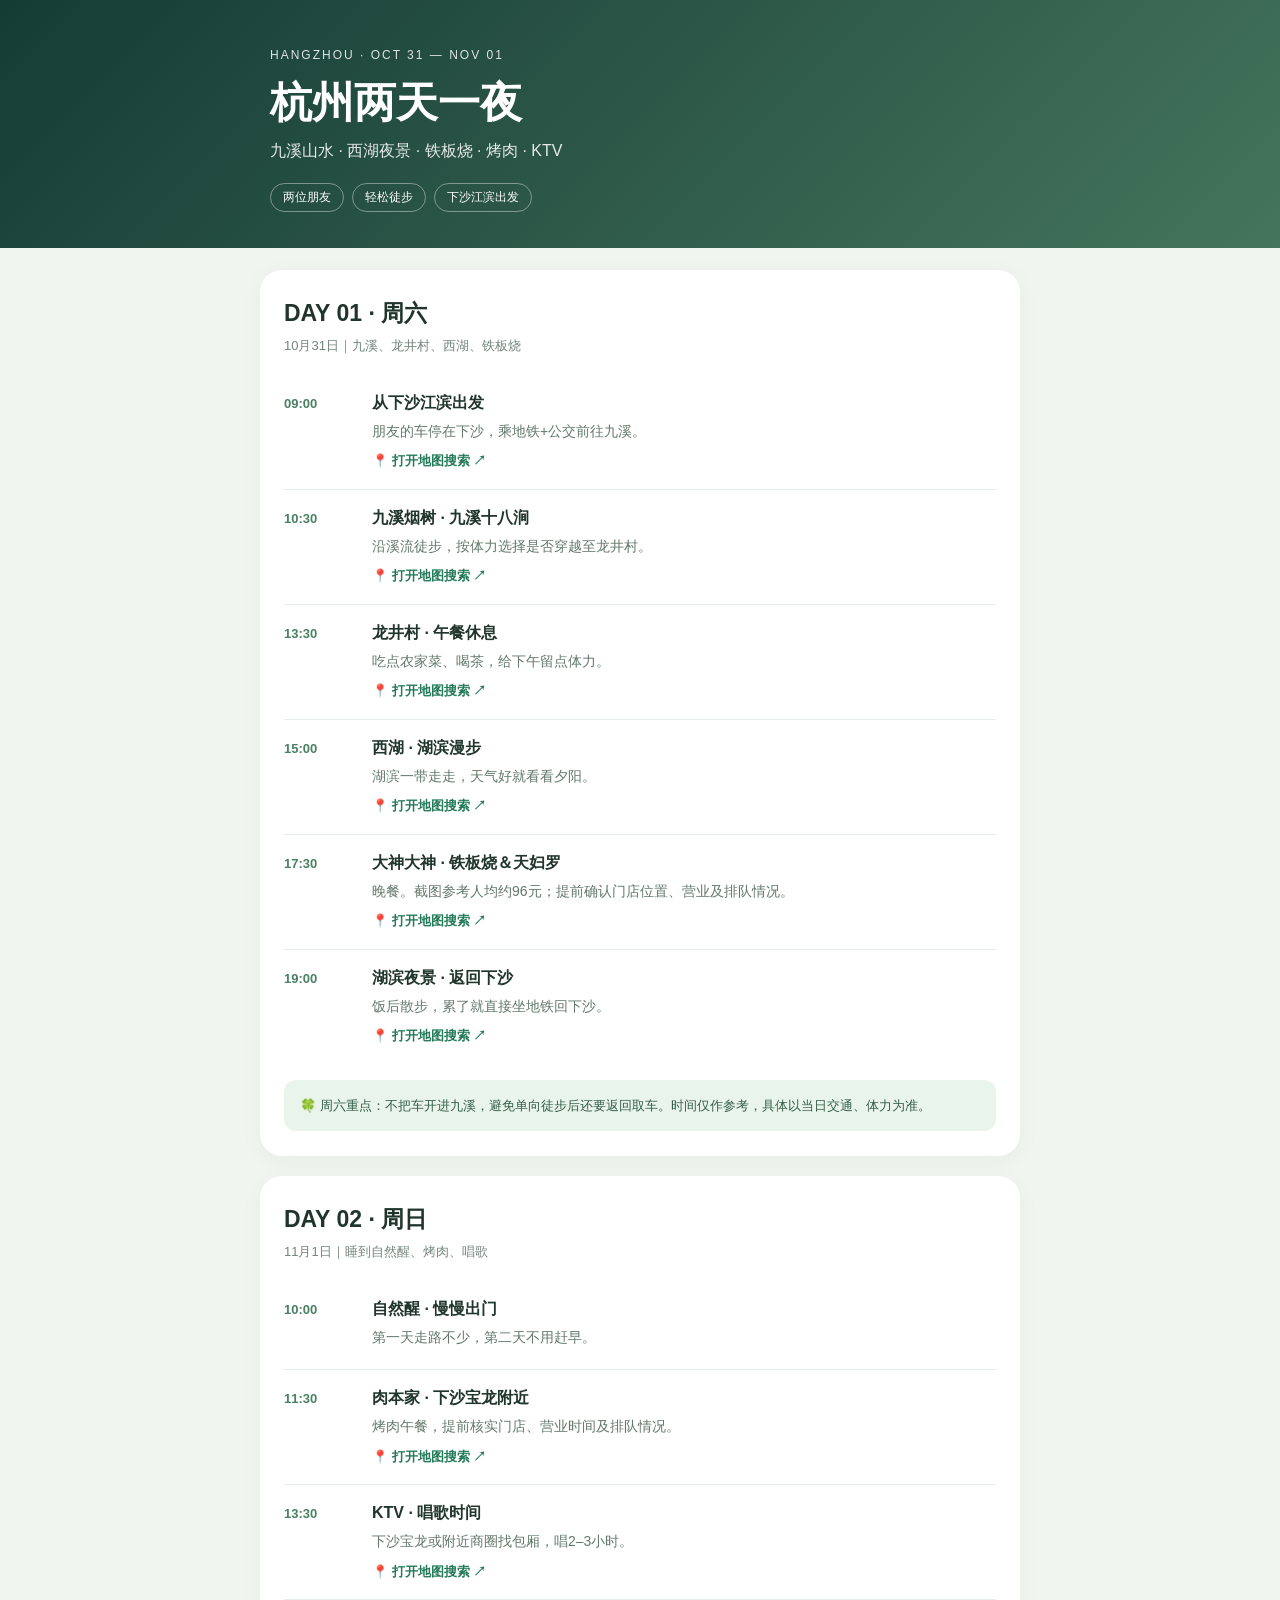
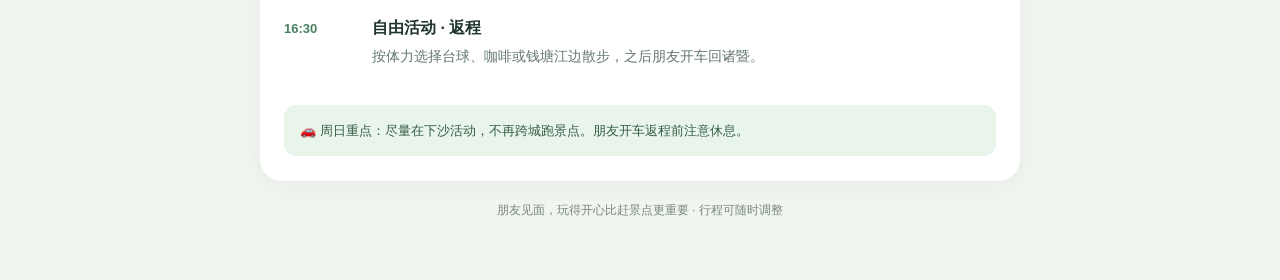
==== index.html @ a94d3f6d "Add files via upload" ====
<!doctype html><html lang="zh-CN"><head><meta charset="utf-8"><meta name="viewport" content="width=device-width,initial-scale=1"><meta name="theme-color" content="#153b35"><title>杭州两天一夜｜周末出游计划</title><style>*{box-sizing:border-box}html{font-size:16px}body{margin:0;background:#f1f5f0;color:#20352c;font-family:-apple-system,BlinkMacSystemFont,"PingFang SC","Microsoft YaHei",sans-serif;line-height:1.6}header{background:linear-gradient(135deg,#153b35,#45755c);color:white;padding:46px max(22px,calc((100vw - 740px)/2)) 36px}header .eyebrow{font-size:12px;letter-spacing:2px;opacity:.85}h1{font-size:clamp(28px,6vw,42px);margin:12px 0 8px;line-height:1.25}header p{opacity:.88;margin:0}.chips{display:flex;flex-wrap:wrap;gap:8px;margin-top:20px}.chip{border:1px solid #ffffff66;border-radius:40px;padding:4px 12px;font-size:12px}main{width:min(100% - 28px,760px);margin:22px auto 60px}.day{background:white;border-radius:22px;padding:25px 24px;margin-bottom:20px;box-shadow:0 5px 24px #213f2a0a}h2{font-size:23px;margin:0}.subtitle{color:#74857c;font-size:13px;margin:4px 0 18px}.stop{display:grid;grid-template-columns:70px minmax(0,1fr);column-gap:18px;padding:16px 0;border-bottom:1px solid #e8eee9;width:100%;min-width:0}.stop:last-of-type{border-bottom:0}.stop time{color:#4b8062;font-size:13px;font-weight:750;white-space:nowrap;padding-top:3px}.details{min-width:0;width:100%}.details h3{font-size:16px;line-height:1.5;margin:0;overflow-wrap:anywhere}.details p{font-size:14px;color:#63786c;margin:5px 0;overflow-wrap:anywhere}.nav{font-size:13px;font-weight:650;color:#227a58;display:inline-block;margin-top:3px;text-decoration:none}.note{display:block;width:100%;background:#e9f4eb;border-radius:12px;padding:14px 16px;margin-top:16px;font-size:13px;color:#355e47;line-height:1.8;overflow-wrap:anywhere}footer{text-align:center;color:#77877c;font-size:12px;margin:20px}@media(max-width:520px){main{width:calc(100% - 20px);margin:12px auto 36px}.day{padding:20px 16px;border-radius:18px}.stop{grid-template-columns:54px minmax(0,1fr);column-gap:12px}.details h3{font-size:15px}.details p{font-size:13px}header{padding:36px 20px 28px}}</style></head><body><header><div class="eyebrow">HANGZHOU · OCT 31 — NOV 01</div><h1>杭州两天一夜</h1><p>九溪山水 · 西湖夜景 · 铁板烧 · 烤肉 · KTV</p><div class="chips"><span class="chip">两位朋友</span><span class="chip">轻松徒步</span><span class="chip">下沙江滨出发</span></div></header><main><section class="day"><h2>DAY 01 · 周六</h2><p class="subtitle">10月31日｜九溪、龙井村、西湖、铁板烧</p><article class="stop"><time>09:00</time><div class="details"><h3>从下沙江滨出发</h3><p>朋友的车停在下沙，乘地铁+公交前往九溪。</p><a class="nav" href="https://uri.amap.com/search?keyword=%E4%B9%9D%E6%BA%AA%20%E6%9D%AD%E5%B7%9E" target="_blank" rel="noopener">📍 打开地图搜索 ↗</a></div></article><article class="stop"><time>10:30</time><div class="details"><h3>九溪烟树 · 九溪十八涧</h3><p>沿溪流徒步，按体力选择是否穿越至龙井村。</p><a class="nav" href="https://uri.amap.com/search?keyword=%E4%B9%9D%E6%BA%AA%E7%83%9F%E6%A0%91" target="_blank" rel="noopener">📍 打开地图搜索 ↗</a></div></article><article class="stop"><time>13:30</time><div class="details"><h3>龙井村 · 午餐休息</h3><p>吃点农家菜、喝茶，给下午留点体力。</p><a class="nav" href="https://uri.amap.com/search?keyword=%E6%9D%AD%E5%B7%9E%E9%BE%99%E4%BA%95%E6%9D%91" target="_blank" rel="noopener">📍 打开地图搜索 ↗</a></div></article><article class="stop"><time>15:00</time><div class="details"><h3>西湖 · 湖滨漫步</h3><p>湖滨一带走走，天气好就看看夕阳。</p><a class="nav" href="https://uri.amap.com/search?keyword=%E8%A5%BF%E6%B9%96%E6%B9%96%E6%BB%A8" target="_blank" rel="noopener">📍 打开地图搜索 ↗</a></div></article><article class="stop"><time>17:30</time><div class="details"><h3>大神大神 · 铁板烧＆天妇罗</h3><p>晚餐。截图参考人均约96元；提前确认门店位置、营业及排队情况。</p><a class="nav" href="https://uri.amap.com/search?keyword=%E5%A4%A7%E7%A5%9E%E5%A4%A7%E7%A5%9E%20%E9%93%81%E6%9D%BF%E7%83%A7%20%E5%A4%A9%E5%A6%87%E7%BD%97%20CITY%20MART%20%E6%9D%AD%E5%B7%9E" target="_blank" rel="noopener">📍 打开地图搜索 ↗</a></div></article><article class="stop"><time>19:00</time><div class="details"><h3>湖滨夜景 · 返回下沙</h3><p>饭后散步，累了就直接坐地铁回下沙。</p><a class="nav" href="https://uri.amap.com/search?keyword=%E8%A5%BF%E6%B9%96%E6%B9%96%E6%BB%A8" target="_blank" rel="noopener">📍 打开地图搜索 ↗</a></div></article><aside class="note">🍀 周六重点：不把车开进九溪，避免单向徒步后还要返回取车。时间仅作参考，具体以当日交通、体力为准。</aside></section><section class="day"><h2>DAY 02 · 周日</h2><p class="subtitle">11月1日｜睡到自然醒、烤肉、唱歌</p><article class="stop"><time>10:00</time><div class="details"><h3>自然醒 · 慢慢出门</h3><p>第一天走路不少，第二天不用赶早。</p></div></article><article class="stop"><time>11:30</time><div class="details"><h3>肉本家 · 下沙宝龙附近</h3><p>烤肉午餐，提前核实门店、营业时间及排队情况。</p><a class="nav" href="https://uri.amap.com/search?keyword=%E8%82%89%E6%9C%AC%E5%AE%B6%20%E4%B8%8B%E6%B2%99%E5%AE%9D%E9%BE%99" target="_blank" rel="noopener">📍 打开地图搜索 ↗</a></div></article><article class="stop"><time>13:30</time><div class="details"><h3>KTV · 唱歌时间</h3><p>下沙宝龙或附近商圈找包厢，唱2–3小时。</p><a class="nav" href="https://uri.amap.com/search?keyword=KTV%20%E4%B8%8B%E6%B2%99%E5%AE%9D%E9%BE%99" target="_blank" rel="noopener">📍 打开地图搜索 ↗</a></div></article><article class="stop"><time>16:30</time><div class="details"><h3>自由活动 · 返程</h3><p>按体力选择台球、咖啡或钱塘江边散步，之后朋友开车回诸暨。</p></div></article><aside class="note">🚗 周日重点：尽量在下沙活动，不再跨城跑景点。朋友开车返程前注意休息。</aside></section><footer>朋友见面，玩得开心比赶景点更重要 · 行程可随时调整</footer></main></body></html>
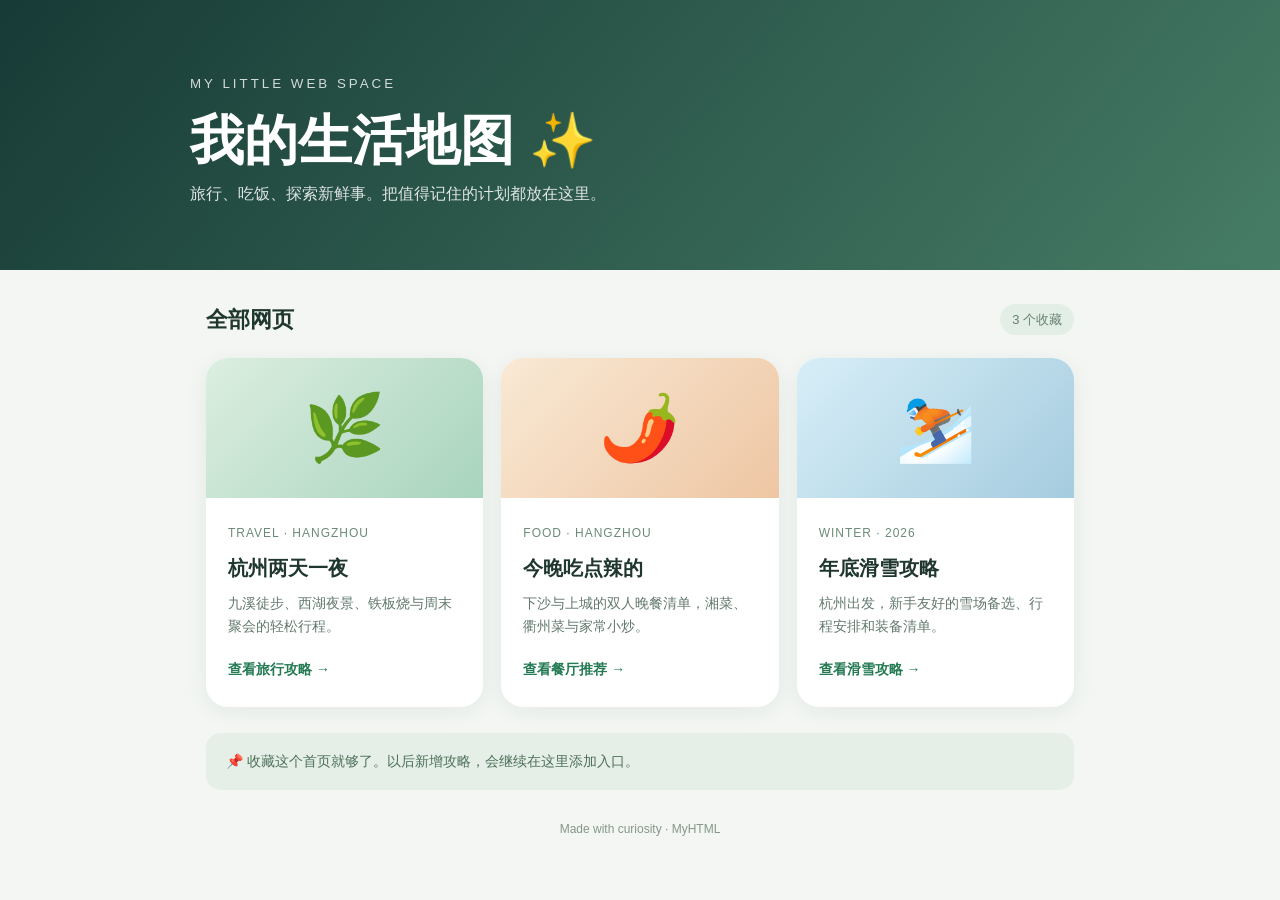
==== commit 16373f92: "Create homepage navigation for three guides" ====
--- a/index.html
+++ b/index.html
@@ -1 +1 @@
-<!doctype html><html lang="zh-CN"><head><meta charset="utf-8"><meta name="viewport" content="width=device-width,initial-scale=1"><meta name="theme-color" content="#153b35"><title>杭州两天一夜｜周末出游计划</title><style>*{box-sizing:border-box}html{font-size:16px}body{margin:0;background:#f1f5f0;color:#20352c;font-family:-apple-system,BlinkMacSystemFont,"PingFang SC","Microsoft YaHei",sans-serif;line-height:1.6}header{background:linear-gradient(135deg,#153b35,#45755c);color:white;padding:46px max(22px,calc((100vw - 740px)/2)) 36px}header .eyebrow{font-size:12px;letter-spacing:2px;opacity:.85}h1{font-size:clamp(28px,6vw,42px);margin:12px 0 8px;line-height:1.25}header p{opacity:.88;margin:0}.chips{display:flex;flex-wrap:wrap;gap:8px;margin-top:20px}.chip{border:1px solid #ffffff66;border-radius:40px;padding:4px 12px;font-size:12px}main{width:min(100% - 28px,760px);margin:22px auto 60px}.day{background:white;border-radius:22px;padding:25px 24px;margin-bottom:20px;box-shadow:0 5px 24px #213f2a0a}h2{font-size:23px;margin:0}.subtitle{color:#74857c;font-size:13px;margin:4px 0 18px}.stop{display:grid;grid-template-columns:70px minmax(0,1fr);column-gap:18px;padding:16px 0;border-bottom:1px solid #e8eee9;width:100%;min-width:0}.stop:last-of-type{border-bottom:0}.stop time{color:#4b8062;font-size:13px;font-weight:750;white-space:nowrap;padding-top:3px}.details{min-width:0;width:100%}.details h3{font-size:16px;line-height:1.5;margin:0;overflow-wrap:anywhere}.details p{font-size:14px;color:#63786c;margin:5px 0;overflow-wrap:anywhere}.nav{font-size:13px;font-weight:650;color:#227a58;display:inline-block;margin-top:3px;text-decoration:none}.note{display:block;width:100%;background:#e9f4eb;border-radius:12px;padding:14px 16px;margin-top:16px;font-size:13px;color:#355e47;line-height:1.8;overflow-wrap:anywhere}footer{text-align:center;color:#77877c;font-size:12px;margin:20px}@media(max-width:520px){main{width:calc(100% - 20px);margin:12px auto 36px}.day{padding:20px 16px;border-radius:18px}.stop{grid-template-columns:54px minmax(0,1fr);column-gap:12px}.details h3{font-size:15px}.details p{font-size:13px}header{padding:36px 20px 28px}}</style></head><body><header><div class="eyebrow">HANGZHOU · OCT 31 — NOV 01</div><h1>杭州两天一夜</h1><p>九溪山水 · 西湖夜景 · 铁板烧 · 烤肉 · KTV</p><div class="chips"><span class="chip">两位朋友</span><span class="chip">轻松徒步</span><span class="chip">下沙江滨出发</span></div></header><main><section class="day"><h2>DAY 01 · 周六</h2><p class="subtitle">10月31日｜九溪、龙井村、西湖、铁板烧</p><article class="stop"><time>09:00</time><div class="details"><h3>从下沙江滨出发</h3><p>朋友的车停在下沙，乘地铁+公交前往九溪。</p><a class="nav" href="https://uri.amap.com/search?keyword=%E4%B9%9D%E6%BA%AA%20%E6%9D%AD%E5%B7%9E" target="_blank" rel="noopener">📍 打开地图搜索 ↗</a></div></article><article class="stop"><time>10:30</time><div class="details"><h3>九溪烟树 · 九溪十八涧</h3><p>沿溪流徒步，按体力选择是否穿越至龙井村。</p><a class="nav" href="https://uri.amap.com/search?keyword=%E4%B9%9D%E6%BA%AA%E7%83%9F%E6%A0%91" target="_blank" rel="noopener">📍 打开地图搜索 ↗</a></div></article><article class="stop"><time>13:30</time><div class="details"><h3>龙井村 · 午餐休息</h3><p>吃点农家菜、喝茶，给下午留点体力。</p><a class="nav" href="https://uri.amap.com/search?keyword=%E6%9D%AD%E5%B7%9E%E9%BE%99%E4%BA%95%E6%9D%91" target="_blank" rel="noopener">📍 打开地图搜索 ↗</a></div></article><article class="stop"><time>15:00</time><div class="details"><h3>西湖 · 湖滨漫步</h3><p>湖滨一带走走，天气好就看看夕阳。</p><a class="nav" href="https://uri.amap.com/search?keyword=%E8%A5%BF%E6%B9%96%E6%B9%96%E6%BB%A8" target="_blank" rel="noopener">📍 打开地图搜索 ↗</a></div></article><article class="stop"><time>17:30</time><div class="details"><h3>大神大神 · 铁板烧＆天妇罗</h3><p>晚餐。截图参考人均约96元；提前确认门店位置、营业及排队情况。</p><a class="nav" href="https://uri.amap.com/search?keyword=%E5%A4%A7%E7%A5%9E%E5%A4%A7%E7%A5%9E%20%E9%93%81%E6%9D%BF%E7%83%A7%20%E5%A4%A9%E5%A6%87%E7%BD%97%20CITY%20MART%20%E6%9D%AD%E5%B7%9E" target="_blank" rel="noopener">📍 打开地图搜索 ↗</a></div></article><article class="stop"><time>19:00</time><div class="details"><h3>湖滨夜景 · 返回下沙</h3><p>饭后散步，累了就直接坐地铁回下沙。</p><a class="nav" href="https://uri.amap.com/search?keyword=%E8%A5%BF%E6%B9%96%E6%B9%96%E6%BB%A8" target="_blank" rel="noopener">📍 打开地图搜索 ↗</a></div></article><aside class="note">🍀 周六重点：不把车开进九溪，避免单向徒步后还要返回取车。时间仅作参考，具体以当日交通、体力为准。</aside></section><section class="day"><h2>DAY 02 · 周日</h2><p class="subtitle">11月1日｜睡到自然醒、烤肉、唱歌</p><article class="stop"><time>10:00</time><div class="details"><h3>自然醒 · 慢慢出门</h3><p>第一天走路不少，第二天不用赶早。</p></div></article><article class="stop"><time>11:30</time><div class="details"><h3>肉本家 · 下沙宝龙附近</h3><p>烤肉午餐，提前核实门店、营业时间及排队情况。</p><a class="nav" href="https://uri.amap.com/search?keyword=%E8%82%89%E6%9C%AC%E5%AE%B6%20%E4%B8%8B%E6%B2%99%E5%AE%9D%E9%BE%99" target="_blank" rel="noopener">📍 打开地图搜索 ↗</a></div></article><article class="stop"><time>13:30</time><div class="details"><h3>KTV · 唱歌时间</h3><p>下沙宝龙或附近商圈找包厢，唱2–3小时。</p><a class="nav" href="https://uri.amap.com/search?keyword=KTV%20%E4%B8%8B%E6%B2%99%E5%AE%9D%E9%BE%99" target="_blank" rel="noopener">📍 打开地图搜索 ↗</a></div></article><article class="stop"><time>16:30</time><div class="details"><h3>自由活动 · 返程</h3><p>按体力选择台球、咖啡或钱塘江边散步，之后朋友开车回诸暨。</p></div></article><aside class="note">🚗 周日重点：尽量在下沙活动，不再跨城跑景点。朋友开车返程前注意休息。</aside></section><footer>朋友见面，玩得开心比赶景点更重要 · 行程可随时调整</footer></main></body></html>+<!doctype html><html lang="zh-CN"><head><meta charset="utf-8"><meta name="viewport" content="width=device-width,initial-scale=1"><meta name="theme-color" content="#173b36"><meta name="description" content="个人旅行、美食和生活攻略导航"><title>我的生活地图｜网页收藏站</title><style>*{box-sizing:border-box}body{margin:0;background:#f3f6f3;color:#20372f;font:16px/1.65 -apple-system,BlinkMacSystemFont,"PingFang SC","Microsoft YaHei",sans-serif}header{background:linear-gradient(130deg,#173b36,#467c65);color:white;padding:70px 22px 62px}header>div,main{max-width:900px;margin:auto}header small{letter-spacing:3px;opacity:.8}h1{font-size:clamp(34px,7vw,54px);margin:12px 0 8px;line-height:1.2}header p{opacity:.85;margin:0}main{padding:32px 16px 55px}.bar{display:flex;align-items:center;justify-content:space-between;gap:12px;margin:0 0 20px}.bar h2{margin:0;font-size:22px}.count{font-size:13px;color:#678273;background:#e3eee6;border-radius:20px;padding:5px 12px}.grid{display:grid;grid-template-columns:repeat(auto-fit,minmax(250px,1fr));gap:18px}.card{display:flex;flex-direction:column;background:white;border-radius:22px;overflow:hidden;text-decoration:none;color:inherit;box-shadow:0 5px 22px #24432b10;transition:transform .18s,box-shadow .18s}.card:hover{transform:translateY(-4px);box-shadow:0 10px 30px #24432b22}.cover{height:140px;display:flex;align-items:center;justify-content:center;font-size:65px}.green{background:linear-gradient(135deg,#dceee0,#a8d4bd)}.orange{background:linear-gradient(135deg,#f9e9d5,#eec6a3)}.blue{background:linear-gradient(135deg,#d7eef7,#a5ccdf)}.body{padding:21px 22px 24px;flex:1}.eyebrow{font-size:12px;letter-spacing:1px;color:#6b8b78}.body h3{font-size:20px;margin:7px 0}.body p{font-size:14px;color:#63796e;margin:0 0 18px}.go{font-size:14px;font-weight:700;color:#247a53}.tip{margin-top:26px;padding:17px 20px;border-radius:15px;background:#e5efe7;color:#4d705a;font-size:14px}footer{text-align:center;font-size:12px;color:#85978b;margin-top:30px}@media(max-width:600px){header{padding:50px 20px 43px}main{padding:23px 12px}.grid{gap:14px}.cover{height:125px}}</style></head><body><header><div><small>MY LITTLE WEB SPACE</small><h1>我的生活地图 ✨</h1><p>旅行、吃饭、探索新鲜事。把值得记住的计划都放在这里。</p></div></header><main><div class="bar"><h2>全部网页</h2><span class="count">3 个收藏</span></div><div class="grid"><a class="card" href="./index-travel-2026.html" id="travel"><div class="cover green">🌿</div><div class="body"><span class="eyebrow">TRAVEL · HANGZHOU</span><h3>杭州两天一夜</h3><p>九溪徒步、西湖夜景、铁板烧与周末聚会的轻松行程。</p><span class="go">查看旅行攻略 →</span></div></a><a class="card" href="./dinner-hangzhou.html"><div class="cover orange">🌶️</div><div class="body"><span class="eyebrow">FOOD · HANGZHOU</span><h3>今晚吃点辣的</h3><p>下沙与上城的双人晚餐清单，湘菜、衢州菜与家常小炒。</p><span class="go">查看餐厅推荐 →</span></div></a><a class="card" href="./ski-guide-2026.html"><div class="cover blue">⛷️</div><div class="body"><span class="eyebrow">WINTER · 2026</span><h3>年底滑雪攻略</h3><p>杭州出发，新手友好的雪场备选、行程安排和装备清单。</p><span class="go">查看滑雪攻略 →</span></div></a></div><div class="tip">📌 收藏这个首页就够了。以后新增攻略，会继续在这里添加入口。</div><footer>Made with curiosity · MyHTML</footer></main></body></html>
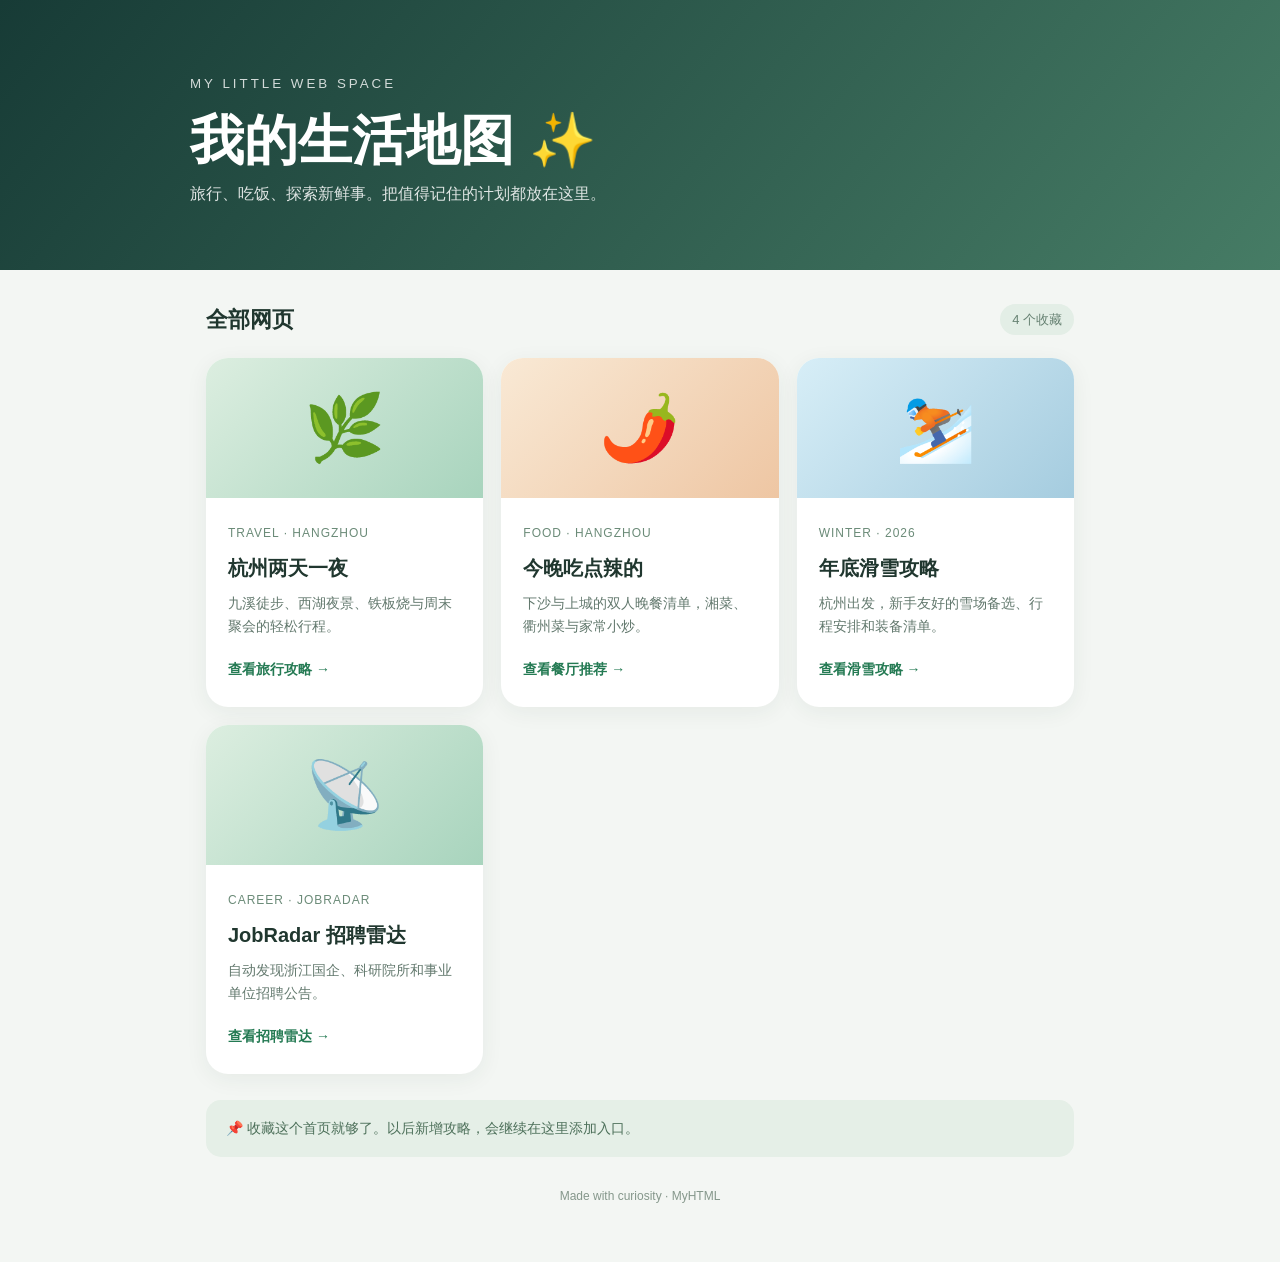
==== commit 12dec745: "feat: add JobRadar homepage navigation" ====
--- a/index.html
+++ b/index.html
@@ -1 +1 @@
-<!doctype html><html lang="zh-CN"><head><meta charset="utf-8"><meta name="viewport" content="width=device-width,initial-scale=1"><meta name="theme-color" content="#173b36"><meta name="description" content="个人旅行、美食和生活攻略导航"><title>我的生活地图｜网页收藏站</title><style>*{box-sizing:border-box}body{margin:0;background:#f3f6f3;color:#20372f;font:16px/1.65 -apple-system,BlinkMacSystemFont,"PingFang SC","Microsoft YaHei",sans-serif}header{background:linear-gradient(130deg,#173b36,#467c65);color:white;padding:70px 22px 62px}header>div,main{max-width:900px;margin:auto}header small{letter-spacing:3px;opacity:.8}h1{font-size:clamp(34px,7vw,54px);margin:12px 0 8px;line-height:1.2}header p{opacity:.85;margin:0}main{padding:32px 16px 55px}.bar{display:flex;align-items:center;justify-content:space-between;gap:12px;margin:0 0 20px}.bar h2{margin:0;font-size:22px}.count{font-size:13px;color:#678273;background:#e3eee6;border-radius:20px;padding:5px 12px}.grid{display:grid;grid-template-columns:repeat(auto-fit,minmax(250px,1fr));gap:18px}.card{display:flex;flex-direction:column;background:white;border-radius:22px;overflow:hidden;text-decoration:none;color:inherit;box-shadow:0 5px 22px #24432b10;transition:transform .18s,box-shadow .18s}.card:hover{transform:translateY(-4px);box-shadow:0 10px 30px #24432b22}.cover{height:140px;display:flex;align-items:center;justify-content:center;font-size:65px}.green{background:linear-gradient(135deg,#dceee0,#a8d4bd)}.orange{background:linear-gradient(135deg,#f9e9d5,#eec6a3)}.blue{background:linear-gradient(135deg,#d7eef7,#a5ccdf)}.body{padding:21px 22px 24px;flex:1}.eyebrow{font-size:12px;letter-spacing:1px;color:#6b8b78}.body h3{font-size:20px;margin:7px 0}.body p{font-size:14px;color:#63796e;margin:0 0 18px}.go{font-size:14px;font-weight:700;color:#247a53}.tip{margin-top:26px;padding:17px 20px;border-radius:15px;background:#e5efe7;color:#4d705a;font-size:14px}footer{text-align:center;font-size:12px;color:#85978b;margin-top:30px}@media(max-width:600px){header{padding:50px 20px 43px}main{padding:23px 12px}.grid{gap:14px}.cover{height:125px}}</style></head><body><header><div><small>MY LITTLE WEB SPACE</small><h1>我的生活地图 ✨</h1><p>旅行、吃饭、探索新鲜事。把值得记住的计划都放在这里。</p></div></header><main><div class="bar"><h2>全部网页</h2><span class="count">3 个收藏</span></div><div class="grid"><a class="card" href="./index-travel-2026.html" id="travel"><div class="cover green">🌿</div><div class="body"><span class="eyebrow">TRAVEL · HANGZHOU</span><h3>杭州两天一夜</h3><p>九溪徒步、西湖夜景、铁板烧与周末聚会的轻松行程。</p><span class="go">查看旅行攻略 →</span></div></a><a class="card" href="./dinner-hangzhou.html"><div class="cover orange">🌶️</div><div class="body"><span class="eyebrow">FOOD · HANGZHOU</span><h3>今晚吃点辣的</h3><p>下沙与上城的双人晚餐清单，湘菜、衢州菜与家常小炒。</p><span class="go">查看餐厅推荐 →</span></div></a><a class="card" href="./ski-guide-2026.html"><div class="cover blue">⛷️</div><div class="body"><span class="eyebrow">WINTER · 2026</span><h3>年底滑雪攻略</h3><p>杭州出发，新手友好的雪场备选、行程安排和装备清单。</p><span class="go">查看滑雪攻略 →</span></div></a></div><div class="tip">📌 收藏这个首页就够了。以后新增攻略，会继续在这里添加入口。</div><footer>Made with curiosity · MyHTML</footer></main></body></html>+<!doctype html><html lang="zh-CN"><head><meta charset="utf-8"><meta name="viewport" content="width=device-width,initial-scale=1"><meta name="theme-color" content="#173b36"><meta name="description" content="个人旅行、美食和生活攻略导航"><title>我的生活地图｜网页收藏站</title><style>*{box-sizing:border-box}body{margin:0;background:#f3f6f3;color:#20372f;font:16px/1.65 -apple-system,BlinkMacSystemFont,"PingFang SC","Microsoft YaHei",sans-serif}header{background:linear-gradient(130deg,#173b36,#467c65);color:white;padding:70px 22px 62px}header>div,main{max-width:900px;margin:auto}header small{letter-spacing:3px;opacity:.8}h1{font-size:clamp(34px,7vw,54px);margin:12px 0 8px;line-height:1.2}header p{opacity:.85;margin:0}main{padding:32px 16px 55px}.bar{display:flex;align-items:center;justify-content:space-between;gap:12px;margin:0 0 20px}.bar h2{margin:0;font-size:22px}.count{font-size:13px;color:#678273;background:#e3eee6;border-radius:20px;padding:5px 12px}.grid{display:grid;grid-template-columns:repeat(auto-fit,minmax(250px,1fr));gap:18px}.card{display:flex;flex-direction:column;background:white;border-radius:22px;overflow:hidden;text-decoration:none;color:inherit;box-shadow:0 5px 22px #24432b10;transition:transform .18s,box-shadow .18s}.card:hover{transform:translateY(-4px);box-shadow:0 10px 30px #24432b22}.cover{height:140px;display:flex;align-items:center;justify-content:center;font-size:65px}.green{background:linear-gradient(135deg,#dceee0,#a8d4bd)}.orange{background:linear-gradient(135deg,#f9e9d5,#eec6a3)}.blue{background:linear-gradient(135deg,#d7eef7,#a5ccdf)}.body{padding:21px 22px 24px;flex:1}.eyebrow{font-size:12px;letter-spacing:1px;color:#6b8b78}.body h3{font-size:20px;margin:7px 0}.body p{font-size:14px;color:#63796e;margin:0 0 18px}.go{font-size:14px;font-weight:700;color:#247a53}.tip{margin-top:26px;padding:17px 20px;border-radius:15px;background:#e5efe7;color:#4d705a;font-size:14px}footer{text-align:center;font-size:12px;color:#85978b;margin-top:30px}@media(max-width:600px){header{padding:50px 20px 43px}main{padding:23px 12px}.grid{gap:14px}.cover{height:125px}}</style></head><body><header><div><small>MY LITTLE WEB SPACE</small><h1>我的生活地图 ✨</h1><p>旅行、吃饭、探索新鲜事。把值得记住的计划都放在这里。</p></div></header><main><div class="bar"><h2>全部网页</h2><span class="count">4 个收藏</span></div><div class="grid"><a class="card" href="./index-travel-2026.html" id="travel"><div class="cover green">🌿</div><div class="body"><span class="eyebrow">TRAVEL · HANGZHOU</span><h3>杭州两天一夜</h3><p>九溪徒步、西湖夜景、铁板烧与周末聚会的轻松行程。</p><span class="go">查看旅行攻略 →</span></div></a><a class="card" href="./dinner-hangzhou.html"><div class="cover orange">🌶️</div><div class="body"><span class="eyebrow">FOOD · HANGZHOU</span><h3>今晚吃点辣的</h3><p>下沙与上城的双人晚餐清单，湘菜、衢州菜与家常小炒。</p><span class="go">查看餐厅推荐 →</span></div></a><a class="card" href="./ski-guide-2026.html"><div class="cover blue">⛷️</div><div class="body"><span class="eyebrow">WINTER · 2026</span><h3>年底滑雪攻略</h3><p>杭州出发，新手友好的雪场备选、行程安排和装备清单。</p><span class="go">查看滑雪攻略 →</span></div></a><a class="card" href="./jobradar/index.html"><div class="cover green">📡</div><div class="body"><span class="eyebrow">CAREER · JOBRADAR</span><h3>JobRadar 招聘雷达</h3><p>自动发现浙江国企、科研院所和事业单位招聘公告。</p><span class="go">查看招聘雷达 →</span></div></a></div><div class="tip">📌 收藏这个首页就够了。以后新增攻略，会继续在这里添加入口。</div><footer>Made with curiosity · MyHTML</footer></main></body></html>
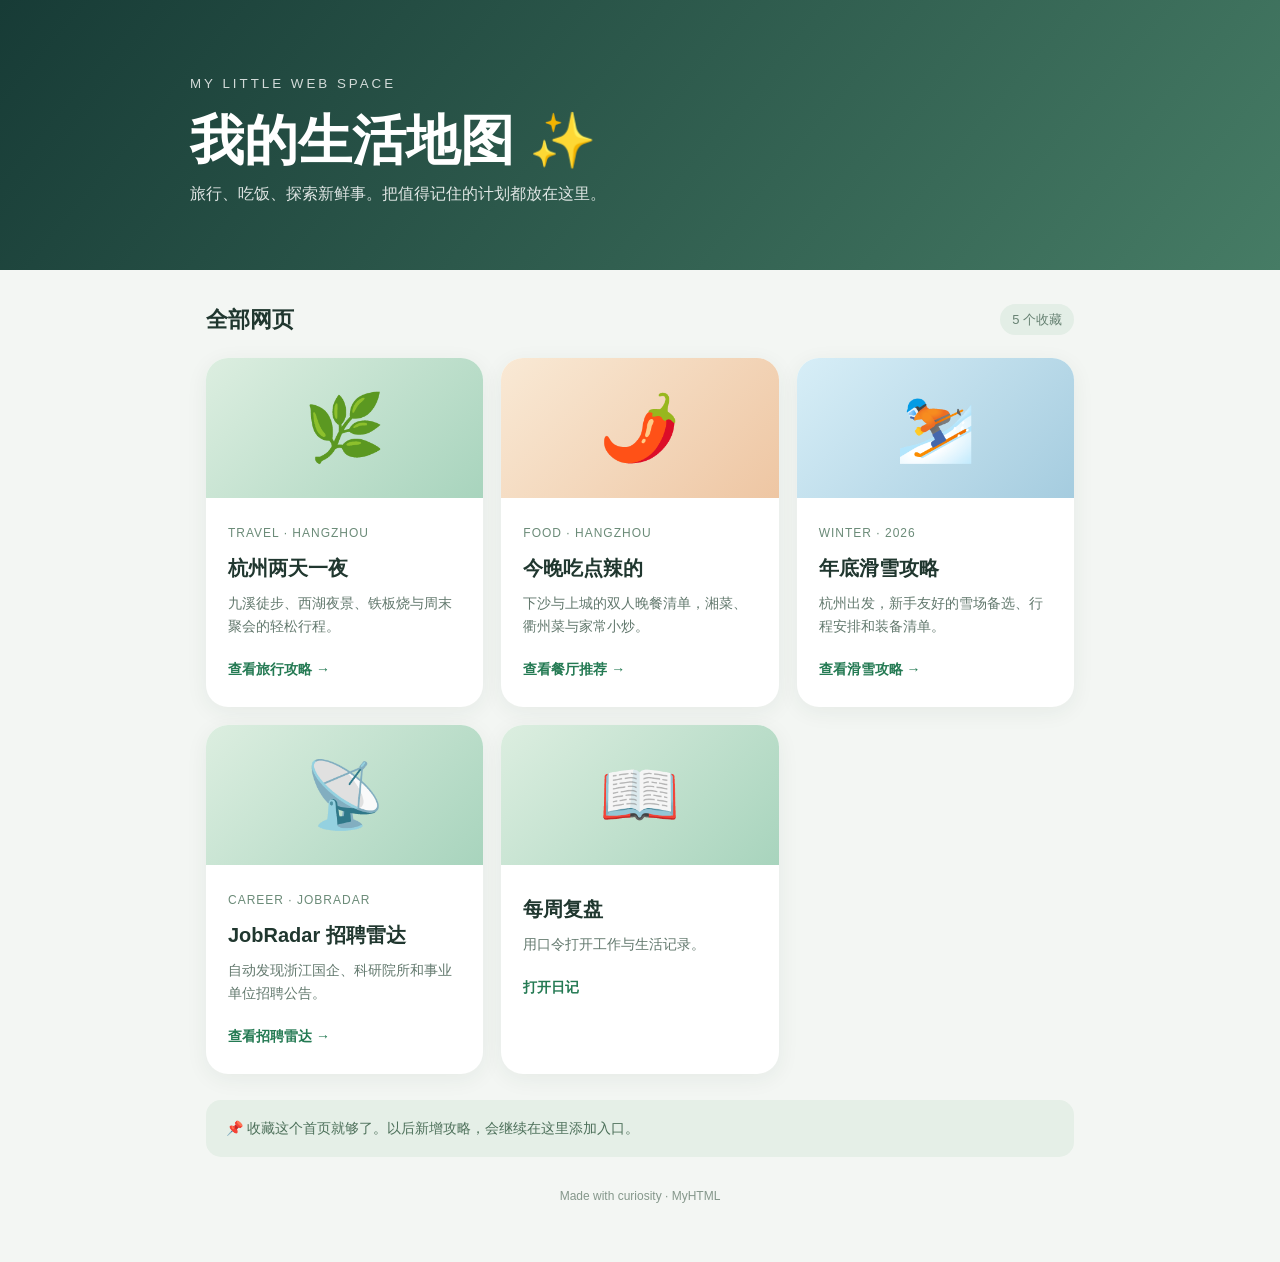
==== commit 17a08ade: "Link weekly journal from homepage" ====
--- a/index.html
+++ b/index.html
@@ -1 +1 @@
-<!doctype html><html lang="zh-CN"><head><meta charset="utf-8"><meta name="viewport" content="width=device-width,initial-scale=1"><meta name="theme-color" content="#173b36"><meta name="description" content="个人旅行、美食和生活攻略导航"><title>我的生活地图｜网页收藏站</title><style>*{box-sizing:border-box}body{margin:0;background:#f3f6f3;color:#20372f;font:16px/1.65 -apple-system,BlinkMacSystemFont,"PingFang SC","Microsoft YaHei",sans-serif}header{background:linear-gradient(130deg,#173b36,#467c65);color:white;padding:70px 22px 62px}header>div,main{max-width:900px;margin:auto}header small{letter-spacing:3px;opacity:.8}h1{font-size:clamp(34px,7vw,54px);margin:12px 0 8px;line-height:1.2}header p{opacity:.85;margin:0}main{padding:32px 16px 55px}.bar{display:flex;align-items:center;justify-content:space-between;gap:12px;margin:0 0 20px}.bar h2{margin:0;font-size:22px}.count{font-size:13px;color:#678273;background:#e3eee6;border-radius:20px;padding:5px 12px}.grid{display:grid;grid-template-columns:repeat(auto-fit,minmax(250px,1fr));gap:18px}.card{display:flex;flex-direction:column;background:white;border-radius:22px;overflow:hidden;text-decoration:none;color:inherit;box-shadow:0 5px 22px #24432b10;transition:transform .18s,box-shadow .18s}.card:hover{transform:translateY(-4px);box-shadow:0 10px 30px #24432b22}.cover{height:140px;display:flex;align-items:center;justify-content:center;font-size:65px}.green{background:linear-gradient(135deg,#dceee0,#a8d4bd)}.orange{background:linear-gradient(135deg,#f9e9d5,#eec6a3)}.blue{background:linear-gradient(135deg,#d7eef7,#a5ccdf)}.body{padding:21px 22px 24px;flex:1}.eyebrow{font-size:12px;letter-spacing:1px;color:#6b8b78}.body h3{font-size:20px;margin:7px 0}.body p{font-size:14px;color:#63796e;margin:0 0 18px}.go{font-size:14px;font-weight:700;color:#247a53}.tip{margin-top:26px;padding:17px 20px;border-radius:15px;background:#e5efe7;color:#4d705a;font-size:14px}footer{text-align:center;font-size:12px;color:#85978b;margin-top:30px}@media(max-width:600px){header{padding:50px 20px 43px}main{padding:23px 12px}.grid{gap:14px}.cover{height:125px}}</style></head><body><header><div><small>MY LITTLE WEB SPACE</small><h1>我的生活地图 ✨</h1><p>旅行、吃饭、探索新鲜事。把值得记住的计划都放在这里。</p></div></header><main><div class="bar"><h2>全部网页</h2><span class="count">4 个收藏</span></div><div class="grid"><a class="card" href="./index-travel-2026.html" id="travel"><div class="cover green">🌿</div><div class="body"><span class="eyebrow">TRAVEL · HANGZHOU</span><h3>杭州两天一夜</h3><p>九溪徒步、西湖夜景、铁板烧与周末聚会的轻松行程。</p><span class="go">查看旅行攻略 →</span></div></a><a class="card" href="./dinner-hangzhou.html"><div class="cover orange">🌶️</div><div class="body"><span class="eyebrow">FOOD · HANGZHOU</span><h3>今晚吃点辣的</h3><p>下沙与上城的双人晚餐清单，湘菜、衢州菜与家常小炒。</p><span class="go">查看餐厅推荐 →</span></div></a><a class="card" href="./ski-guide-2026.html"><div class="cover blue">⛷️</div><div class="body"><span class="eyebrow">WINTER · 2026</span><h3>年底滑雪攻略</h3><p>杭州出发，新手友好的雪场备选、行程安排和装备清单。</p><span class="go">查看滑雪攻略 →</span></div></a><a class="card" href="./jobradar/index.html"><div class="cover green">📡</div><div class="body"><span class="eyebrow">CAREER · JOBRADAR</span><h3>JobRadar 招聘雷达</h3><p>自动发现浙江国企、科研院所和事业单位招聘公告。</p><span class="go">查看招聘雷达 →</span></div></a></div><div class="tip">📌 收藏这个首页就够了。以后新增攻略，会继续在这里添加入口。</div><footer>Made with curiosity · MyHTML</footer></main></body></html>+<!doctype html><html lang="zh-CN"><head><meta charset="utf-8"><meta name="viewport" content="width=device-width,initial-scale=1"><meta name="theme-color" content="#173b36"><meta name="description" content="个人旅行、美食和生活攻略导航"><title>我的生活地图｜网页收藏站</title><style>*{box-sizing:border-box}body{margin:0;background:#f3f6f3;color:#20372f;font:16px/1.65 -apple-system,BlinkMacSystemFont,"PingFang SC","Microsoft YaHei",sans-serif}header{background:linear-gradient(130deg,#173b36,#467c65);color:white;padding:70px 22px 62px}header>div,main{max-width:900px;margin:auto}header small{letter-spacing:3px;opacity:.8}h1{font-size:clamp(34px,7vw,54px);margin:12px 0 8px;line-height:1.2}header p{opacity:.85;margin:0}main{padding:32px 16px 55px}.bar{display:flex;align-items:center;justify-content:space-between;gap:12px;margin:0 0 20px}.bar h2{margin:0;font-size:22px}.count{font-size:13px;color:#678273;background:#e3eee6;border-radius:20px;padding:5px 12px}.grid{display:grid;grid-template-columns:repeat(auto-fit,minmax(250px,1fr));gap:18px}.card{display:flex;flex-direction:column;background:white;border-radius:22px;overflow:hidden;text-decoration:none;color:inherit;box-shadow:0 5px 22px #24432b10;transition:transform .18s,box-shadow .18s}.card:hover{transform:translateY(-4px);box-shadow:0 10px 30px #24432b22}.cover{height:140px;display:flex;align-items:center;justify-content:center;font-size:65px}.green{background:linear-gradient(135deg,#dceee0,#a8d4bd)}.orange{background:linear-gradient(135deg,#f9e9d5,#eec6a3)}.blue{background:linear-gradient(135deg,#d7eef7,#a5ccdf)}.body{padding:21px 22px 24px;flex:1}.eyebrow{font-size:12px;letter-spacing:1px;color:#6b8b78}.body h3{font-size:20px;margin:7px 0}.body p{font-size:14px;color:#63796e;margin:0 0 18px}.go{font-size:14px;font-weight:700;color:#247a53}.tip{margin-top:26px;padding:17px 20px;border-radius:15px;background:#e5efe7;color:#4d705a;font-size:14px}footer{text-align:center;font-size:12px;color:#85978b;margin-top:30px}@media(max-width:600px){header{padding:50px 20px 43px}main{padding:23px 12px}.grid{gap:14px}.cover{height:125px}}</style></head><body><header><div><small>MY LITTLE WEB SPACE</small><h1>我的生活地图 ✨</h1><p>旅行、吃饭、探索新鲜事。把值得记住的计划都放在这里。</p></div></header><main><div class="bar"><h2>全部网页</h2><span class="count">5 个收藏</span></div><div class="grid"><a class="card" href="./index-travel-2026.html" id="travel"><div class="cover green">🌿</div><div class="body"><span class="eyebrow">TRAVEL · HANGZHOU</span><h3>杭州两天一夜</h3><p>九溪徒步、西湖夜景、铁板烧与周末聚会的轻松行程。</p><span class="go">查看旅行攻略 →</span></div></a><a class="card" href="./dinner-hangzhou.html"><div class="cover orange">🌶️</div><div class="body"><span class="eyebrow">FOOD · HANGZHOU</span><h3>今晚吃点辣的</h3><p>下沙与上城的双人晚餐清单，湘菜、衢州菜与家常小炒。</p><span class="go">查看餐厅推荐 →</span></div></a><a class="card" href="./ski-guide-2026.html"><div class="cover blue">⛷️</div><div class="body"><span class="eyebrow">WINTER · 2026</span><h3>年底滑雪攻略</h3><p>杭州出发，新手友好的雪场备选、行程安排和装备清单。</p><span class="go">查看滑雪攻略 →</span></div></a><a class="card" href="./jobradar/index.html"><div class="cover green">📡</div><div class="body"><span class="eyebrow">CAREER · JOBRADAR</span><h3>JobRadar 招聘雷达</h3><p>自动发现浙江国企、科研院所和事业单位招聘公告。</p><span class="go">查看招聘雷达 →</span></div></a><a class="card" href="./weekly.html"><div class="cover green">📖</div><div class="body"><h3>每周复盘</h3><p>用口令打开工作与生活记录。</p><span class="go">打开日记</span></div></a></div><div class="tip">📌 收藏这个首页就够了。以后新增攻略，会继续在这里添加入口。</div><footer>Made with curiosity · MyHTML</footer></main></body></html>
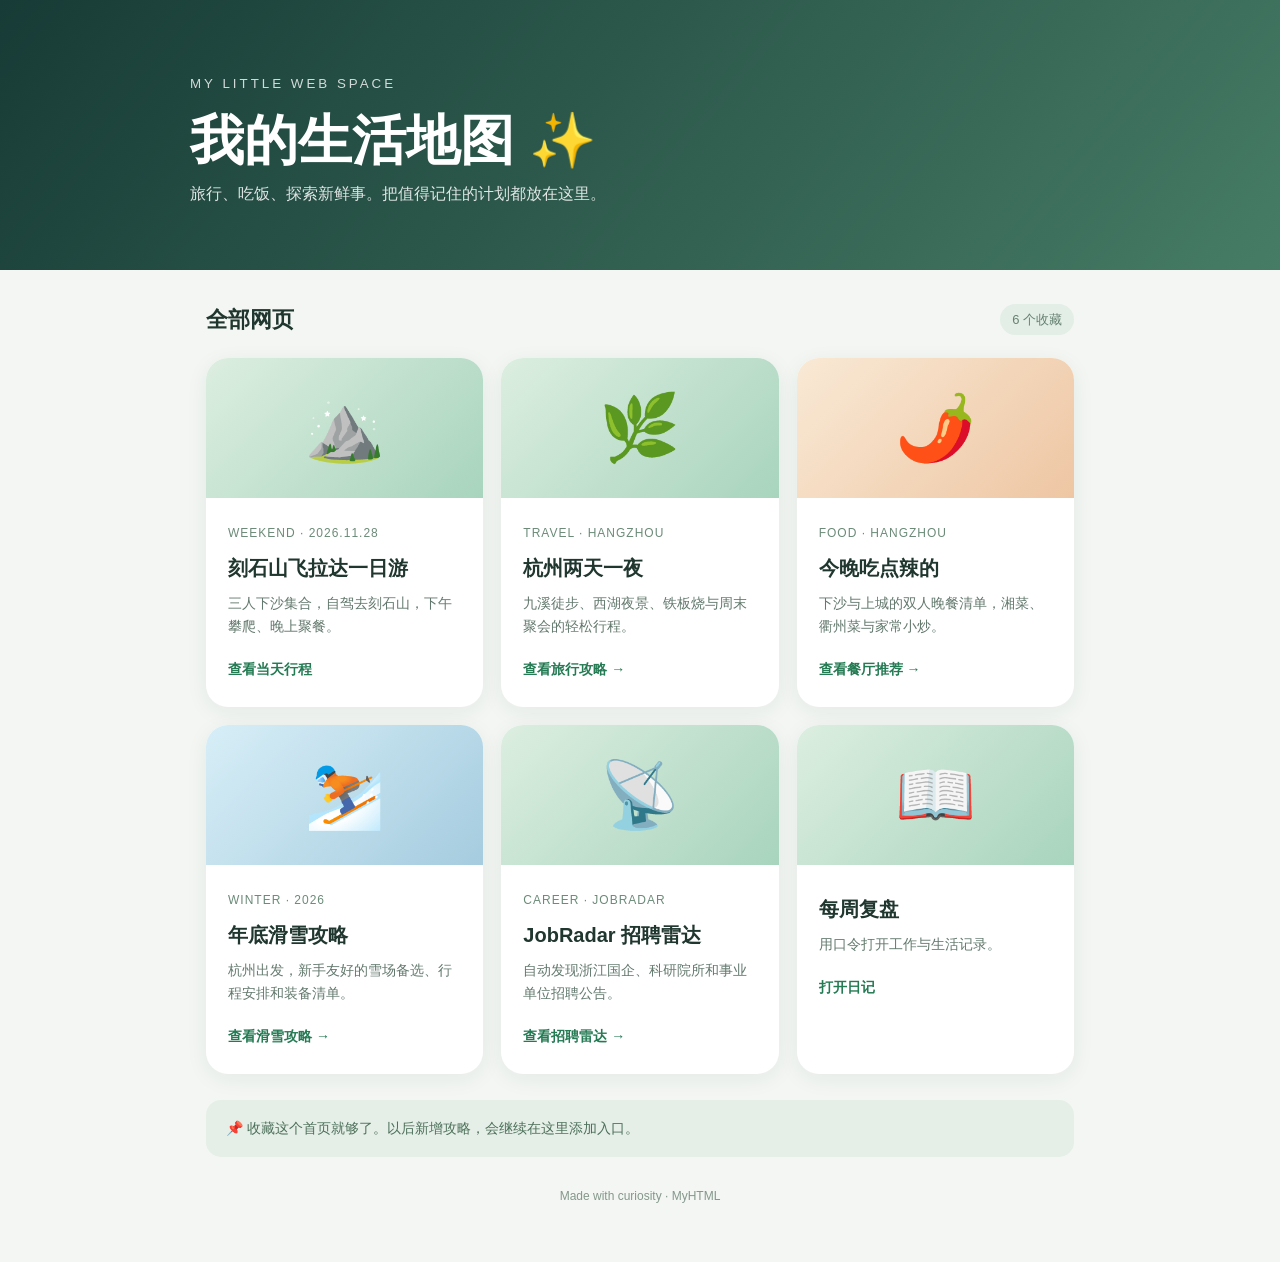
==== commit df36c7ce: "Link Keshi Mountain itinerary from the homepage" ====
--- a/index.html
+++ b/index.html
@@ -1 +1 @@
-<!doctype html><html lang="zh-CN"><head><meta charset="utf-8"><meta name="viewport" content="width=device-width,initial-scale=1"><meta name="theme-color" content="#173b36"><meta name="description" content="个人旅行、美食和生活攻略导航"><title>我的生活地图｜网页收藏站</title><style>*{box-sizing:border-box}body{margin:0;background:#f3f6f3;color:#20372f;font:16px/1.65 -apple-system,BlinkMacSystemFont,"PingFang SC","Microsoft YaHei",sans-serif}header{background:linear-gradient(130deg,#173b36,#467c65);color:white;padding:70px 22px 62px}header>div,main{max-width:900px;margin:auto}header small{letter-spacing:3px;opacity:.8}h1{font-size:clamp(34px,7vw,54px);margin:12px 0 8px;line-height:1.2}header p{opacity:.85;margin:0}main{padding:32px 16px 55px}.bar{display:flex;align-items:center;justify-content:space-between;gap:12px;margin:0 0 20px}.bar h2{margin:0;font-size:22px}.count{font-size:13px;color:#678273;background:#e3eee6;border-radius:20px;padding:5px 12px}.grid{display:grid;grid-template-columns:repeat(auto-fit,minmax(250px,1fr));gap:18px}.card{display:flex;flex-direction:column;background:white;border-radius:22px;overflow:hidden;text-decoration:none;color:inherit;box-shadow:0 5px 22px #24432b10;transition:transform .18s,box-shadow .18s}.card:hover{transform:translateY(-4px);box-shadow:0 10px 30px #24432b22}.cover{height:140px;display:flex;align-items:center;justify-content:center;font-size:65px}.green{background:linear-gradient(135deg,#dceee0,#a8d4bd)}.orange{background:linear-gradient(135deg,#f9e9d5,#eec6a3)}.blue{background:linear-gradient(135deg,#d7eef7,#a5ccdf)}.body{padding:21px 22px 24px;flex:1}.eyebrow{font-size:12px;letter-spacing:1px;color:#6b8b78}.body h3{font-size:20px;margin:7px 0}.body p{font-size:14px;color:#63796e;margin:0 0 18px}.go{font-size:14px;font-weight:700;color:#247a53}.tip{margin-top:26px;padding:17px 20px;border-radius:15px;background:#e5efe7;color:#4d705a;font-size:14px}footer{text-align:center;font-size:12px;color:#85978b;margin-top:30px}@media(max-width:600px){header{padding:50px 20px 43px}main{padding:23px 12px}.grid{gap:14px}.cover{height:125px}}</style></head><body><header><div><small>MY LITTLE WEB SPACE</small><h1>我的生活地图 ✨</h1><p>旅行、吃饭、探索新鲜事。把值得记住的计划都放在这里。</p></div></header><main><div class="bar"><h2>全部网页</h2><span class="count">5 个收藏</span></div><div class="grid"><a class="card" href="./index-travel-2026.html" id="travel"><div class="cover green">🌿</div><div class="body"><span class="eyebrow">TRAVEL · HANGZHOU</span><h3>杭州两天一夜</h3><p>九溪徒步、西湖夜景、铁板烧与周末聚会的轻松行程。</p><span class="go">查看旅行攻略 →</span></div></a><a class="card" href="./dinner-hangzhou.html"><div class="cover orange">🌶️</div><div class="body"><span class="eyebrow">FOOD · HANGZHOU</span><h3>今晚吃点辣的</h3><p>下沙与上城的双人晚餐清单，湘菜、衢州菜与家常小炒。</p><span class="go">查看餐厅推荐 →</span></div></a><a class="card" href="./ski-guide-2026.html"><div class="cover blue">⛷️</div><div class="body"><span class="eyebrow">WINTER · 2026</span><h3>年底滑雪攻略</h3><p>杭州出发，新手友好的雪场备选、行程安排和装备清单。</p><span class="go">查看滑雪攻略 →</span></div></a><a class="card" href="./jobradar/index.html"><div class="cover green">📡</div><div class="body"><span class="eyebrow">CAREER · JOBRADAR</span><h3>JobRadar 招聘雷达</h3><p>自动发现浙江国企、科研院所和事业单位招聘公告。</p><span class="go">查看招聘雷达 →</span></div></a><a class="card" href="./weekly.html"><div class="cover green">📖</div><div class="body"><h3>每周复盘</h3><p>用口令打开工作与生活记录。</p><span class="go">打开日记</span></div></a></div><div class="tip">📌 收藏这个首页就够了。以后新增攻略，会继续在这里添加入口。</div><footer>Made with curiosity · MyHTML</footer></main></body></html>+<!doctype html><html lang="zh-CN"><head><meta charset="utf-8"><meta name="viewport" content="width=device-width,initial-scale=1"><meta name="theme-color" content="#173b36"><meta name="description" content="个人旅行、美食和生活攻略导航"><title>我的生活地图｜网页收藏站</title><style>*{box-sizing:border-box}body{margin:0;background:#f3f6f3;color:#20372f;font:16px/1.65 -apple-system,BlinkMacSystemFont,"PingFang SC","Microsoft YaHei",sans-serif}header{background:linear-gradient(130deg,#173b36,#467c65);color:white;padding:70px 22px 62px}header>div,main{max-width:900px;margin:auto}header small{letter-spacing:3px;opacity:.8}h1{font-size:clamp(34px,7vw,54px);margin:12px 0 8px;line-height:1.2}header p{opacity:.85;margin:0}main{padding:32px 16px 55px}.bar{display:flex;align-items:center;justify-content:space-between;gap:12px;margin:0 0 20px}.bar h2{margin:0;font-size:22px}.count{font-size:13px;color:#678273;background:#e3eee6;border-radius:20px;padding:5px 12px}.grid{display:grid;grid-template-columns:repeat(auto-fit,minmax(250px,1fr));gap:18px}.card{display:flex;flex-direction:column;background:white;border-radius:22px;overflow:hidden;text-decoration:none;color:inherit;box-shadow:0 5px 22px #24432b10;transition:transform .18s,box-shadow .18s}.card:hover{transform:translateY(-4px);box-shadow:0 10px 30px #24432b22}.cover{height:140px;display:flex;align-items:center;justify-content:center;font-size:65px}.green{background:linear-gradient(135deg,#dceee0,#a8d4bd)}.orange{background:linear-gradient(135deg,#f9e9d5,#eec6a3)}.blue{background:linear-gradient(135deg,#d7eef7,#a5ccdf)}.body{padding:21px 22px 24px;flex:1}.eyebrow{font-size:12px;letter-spacing:1px;color:#6b8b78}.body h3{font-size:20px;margin:7px 0}.body p{font-size:14px;color:#63796e;margin:0 0 18px}.go{font-size:14px;font-weight:700;color:#247a53}.tip{margin-top:26px;padding:17px 20px;border-radius:15px;background:#e5efe7;color:#4d705a;font-size:14px}footer{text-align:center;font-size:12px;color:#85978b;margin-top:30px}@media(max-width:600px){header{padding:50px 20px 43px}main{padding:23px 12px}.grid{gap:14px}.cover{height:125px}}</style></head><body><header><div><small>MY LITTLE WEB SPACE</small><h1>我的生活地图 ✨</h1><p>旅行、吃饭、探索新鲜事。把值得记住的计划都放在这里。</p></div></header><main><div class="bar"><h2>全部网页</h2><span class="count">6 个收藏</span></div><div class="grid"><a class="card" href="./keshi-trip-2026.html"><div class="cover green">⛰️</div><div class="body"><span class="eyebrow">WEEKEND · 2026.11.28</span><h3>刻石山飞拉达一日游</h3><p>三人下沙集合，自驾去刻石山，下午攀爬、晚上聚餐。</p><span class="go">查看当天行程</span></div></a><a class="card" href="./index-travel-2026.html" id="travel"><div class="cover green">🌿</div><div class="body"><span class="eyebrow">TRAVEL · HANGZHOU</span><h3>杭州两天一夜</h3><p>九溪徒步、西湖夜景、铁板烧与周末聚会的轻松行程。</p><span class="go">查看旅行攻略 →</span></div></a><a class="card" href="./dinner-hangzhou.html"><div class="cover orange">🌶️</div><div class="body"><span class="eyebrow">FOOD · HANGZHOU</span><h3>今晚吃点辣的</h3><p>下沙与上城的双人晚餐清单，湘菜、衢州菜与家常小炒。</p><span class="go">查看餐厅推荐 →</span></div></a><a class="card" href="./ski-guide-2026.html"><div class="cover blue">⛷️</div><div class="body"><span class="eyebrow">WINTER · 2026</span><h3>年底滑雪攻略</h3><p>杭州出发，新手友好的雪场备选、行程安排和装备清单。</p><span class="go">查看滑雪攻略 →</span></div></a><a class="card" href="./jobradar/index.html"><div class="cover green">📡</div><div class="body"><span class="eyebrow">CAREER · JOBRADAR</span><h3>JobRadar 招聘雷达</h3><p>自动发现浙江国企、科研院所和事业单位招聘公告。</p><span class="go">查看招聘雷达 →</span></div></a><a class="card" href="./weekly.html"><div class="cover green">📖</div><div class="body"><h3>每周复盘</h3><p>用口令打开工作与生活记录。</p><span class="go">打开日记</span></div></a></div><div class="tip">📌 收藏这个首页就够了。以后新增攻略，会继续在这里添加入口。</div><footer>Made with curiosity · MyHTML</footer></main></body></html>
